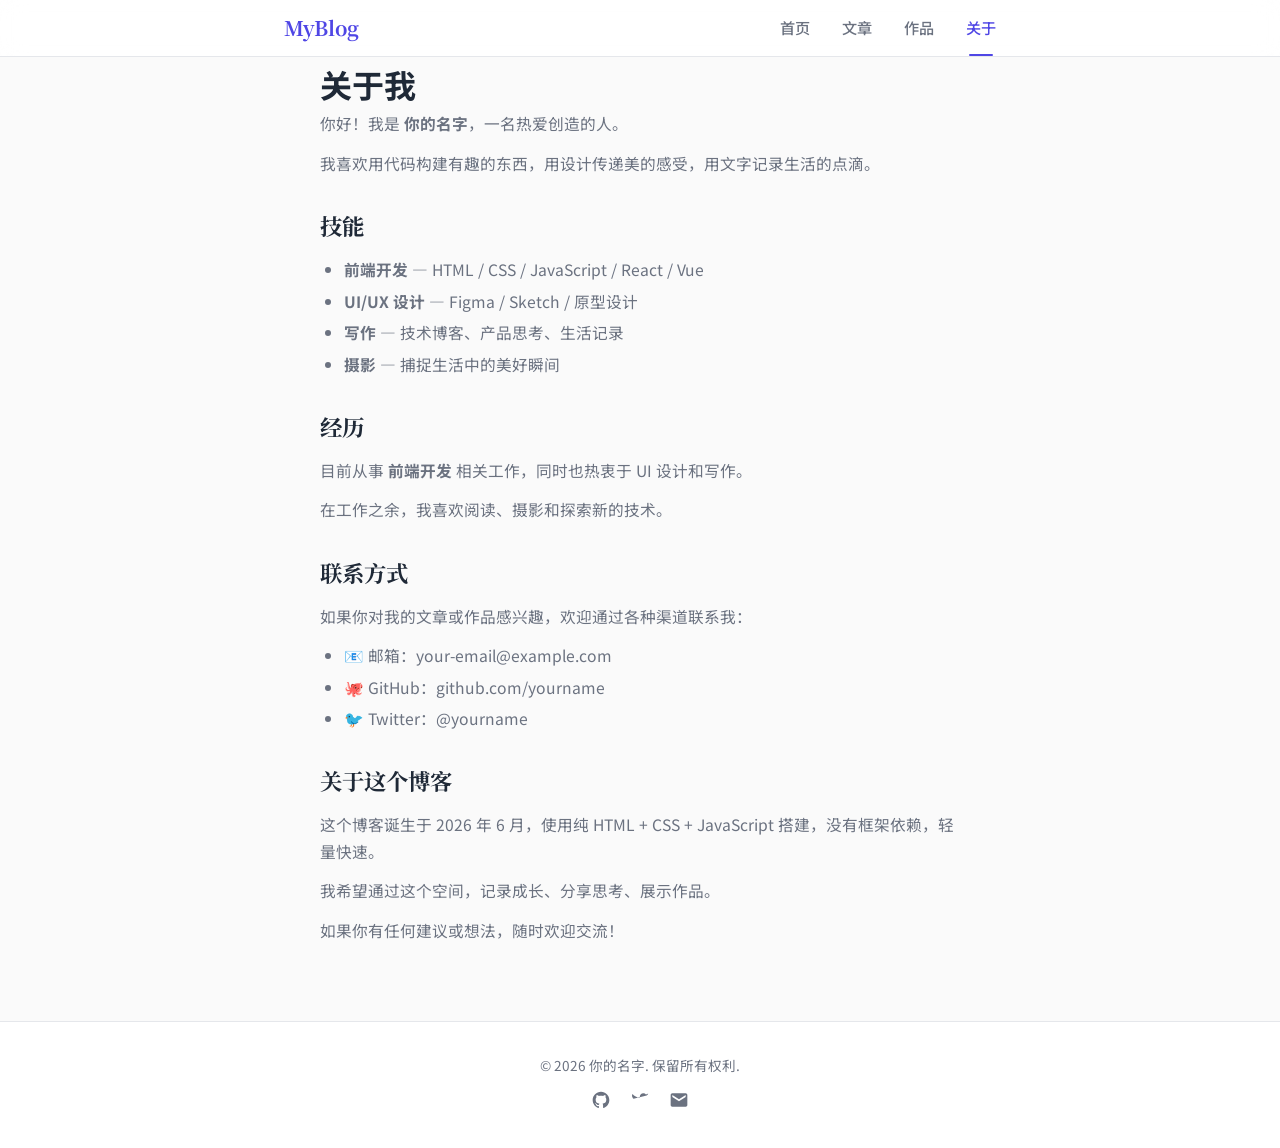
==== about.html @ 6a1bee16 "init: personal blog site" ====
<!DOCTYPE html>
<html lang="zh-CN">
<head>
<meta charset="UTF-8">
<meta name="viewport" content="width=device-width, initial-scale=1.0">
<title>关于 | MyBlog</title>
<link rel="stylesheet" href="css/style.css">
<link rel="preconnect" href="https://fonts.googleapis.com">
<link rel="preconnect" href="https://fonts.gstatic.com" crossorigin>
<link href="https://fonts.googleapis.com/css2?family=Noto+Sans+SC:wght@300;400;500;700&family=Noto+Serif+SC:wght@400;700&display=swap" rel="stylesheet">
</head>
<body>

<nav class="nav">
  <div class="container">
    <a href="index.html" class="logo">MyBlog</a>
    <button class="nav-toggle" aria-label="菜单">☰</button>
    <ul class="nav-links">
      <li><a href="index.html">首页</a></li>
      <li><a href="articles.html">文章</a></li>
      <li><a href="works.html">作品</a></li>
      <li><a href="about.html" class="active">关于</a></li>
    </ul>
  </div>
</nav>

<main class="main">
  <div class="container">
    <div class="about-content">
      <h1>关于我</h1>
      <p>你好！我是 <strong>你的名字</strong>，一名热爱创造的人。</p>
      <p>我喜欢用代码构建有趣的东西，用设计传递美的感受，用文字记录生活的点滴。</p>

      <h2>技能</h2>
      <ul>
        <li><strong>前端开发</strong> — HTML / CSS / JavaScript / React / Vue</li>
        <li><strong>UI/UX 设计</strong> — Figma / Sketch / 原型设计</li>
        <li><strong>写作</strong> — 技术博客、产品思考、生活记录</li>
        <li><strong>摄影</strong> — 捕捉生活中的美好瞬间</li>
      </ul>

      <h2>经历</h2>
      <p>目前从事 <strong>前端开发</strong> 相关工作，同时也热衷于 UI 设计和写作。</p>
      <p>在工作之余，我喜欢阅读、摄影和探索新的技术。</p>

      <h2>联系方式</h2>
      <p>如果你对我的文章或作品感兴趣，欢迎通过各种渠道联系我：</p>
      <ul>
        <li>📧 邮箱：your-email@example.com</li>
        <li>🐙 GitHub：github.com/yourname</li>
        <li>🐦 Twitter：@yourname</li>
      </ul>

      <h2>关于这个博客</h2>
      <p>这个博客诞生于 2026 年 6 月，使用纯 HTML + CSS + JavaScript 搭建，没有框架依赖，轻量快速。</p>
      <p>我希望通过这个空间，记录成长、分享思考、展示作品。</p>
      <p>如果你有任何建议或想法，随时欢迎交流！</p>
    </div>
  </div>
</main>

<footer class="footer">
  <div class="container">
    <p>&copy; 2026 你的名字. 保留所有权利.</p>
    <div class="social-links">
      <a href="#" aria-label="GitHub"><svg width="20" height="20" viewBox="0 0 24 24"><path fill="currentColor" d="M12 2C6.48 2 2 6.48 2 12c0 4.42 2.87 8.17 6.84 9.5.5.08.66-.23.66-.5v-1.69c-2.78.6-3.37-1.34-3.37-1.34-.45-1.16-1.11-1.47-1.11-1.47-.91-.62.07-.6.07-.6 1 .07 1.53 1.03 1.53 1.03.87 1.53 2.34 1.09 2.91.83.09-.65.35-1.09.63-1.34-2.22-.25-4.56-1.11-4.56-4.92 0-1.11.38-2 1.03-2.71-.1-.25-.45-1.29.1-2.64 0 0 .84-.27 2.75 1.02.79-.22 1.65-.33 2.5-.33s1.71.11 2.5.33c1.91-1.29 2.75-1.02 2.75-1.02.55 1.35.2 2.39.1 2.64.65.71 1.03 1.6 1.03 2.71 0 3.82-2.34 4.66-4.57 4.91.36.31.69.92.69 1.85V21c0 .27.16.59.67.5C19.14 20.16 22 16.42 22 12c0-5.52-4.48-10-10-10z"/></svg></a>
      <a href="#" aria-label="Twitter"><svg width="20" height="20" viewBox="0 0 24 24"><path fill="currentColor" d="M22.46 6c-.77.35-1.6.59-2.46.69.88-.53 1.56-1.37 1.88-2.38-.83.5-1.75.85-2.72 1.05C18.37 4.5 17.26 4 16 4c-2.35 0-4.27 1.92-4.27 4.29 0 .34.04.67.11.98C8.28 9.09 5.11 7.38 3 4.79c-.37.63-.58 1.37-.58 2.15 0 1.19.75 2.81 1.91 3.56-.71 0-1.37-.2-1.95v.03c0 2.08 1.48 3.82 3.44 4.22-.36.1-.75.16-1.16.16-.28 0-.54-.03-.79-.08.54 1.7 2.11 2.95 4 2.98C5.49 20.1 3.18 21 1 21c-.34 0-.67-.02-1-.05 1.9 1.22 4.26 2 6.84 2 8.22 0 12.58-6.8 12.58-12.58 0-.19 0-.38-.01-.57.85-.61 1.56-1.38 2.12-2.27z"/></svg></a>
      <a href="#" aria-label="Email"><svg width="20" height="20" viewBox="0 0 24 24"><path fill="currentColor" d="M20 4H4c-1.1 0-2 .9-2 2v12c0 1.1.9 2 2 2h16c1.1 0 2-.9 2-2V6c0-1.1-.9-2-2-2zm0 4.5l-8 5-8-5V6l8 5 8-5v2.5z"/></svg></a>
    </div>
  </div>
</footer>

<script>
const navToggle = document.querySelector('.nav-toggle');
if (navToggle) {
  navToggle.addEventListener('click', () => {
    document.querySelector('.nav-links').classList.toggle('active');
  });
}

document.querySelectorAll('.nav-links a').forEach(link => {
  link.addEventListener('click', () => {
    if (window.innerWidth <= 640) {
      document.querySelector('.nav-links').classList.remove('active');
    }
  });
});
</script>
</body>
</html>
---- css/style.css ----
/* Reset & Base */
*, *::before, *::after { box-sizing: border-box; margin: 0; padding: 0; }

:root {
  --color-bg: #fafafa;
  --color-surface: #ffffff;
  --color-text: #1f2937;
  --color-text-secondary: #6b7280;
  --color-primary: #4f46e5;
  --color-primary-light: #e0e7ff;
  --color-accent: #f59e0b;
  --color-border: #e5e7eb;
  --color-shadow: rgba(0, 0, 0, 0.04);
  --radius: 12px;
  --radius-lg: 16px;
  --transition: 0.2s ease;
  --font-body: 'Noto Sans SC', -apple-system, BlinkMacSystemFont, 'Segoe UI', Roboto, sans-serif;
  --font-heading: 'Noto Serif SC', 'Times New Roman', serif;
}

body {
  font-family: var(--font-body);
  background: var(--color-bg);
  color: var(--color-text);
  line-height: 1.7;
  -webkit-font-smoothing: antialiased;
}

.container {
  max-width: 760px;
  margin: 0 auto;
  padding: 0 1.2rem;
}

/* Navigation */
.nav {
  position: sticky;
  top: 0;
  z-index: 100;
  background: rgba(255, 255, 255, 0.85);
  backdrop-filter: blur(12px);
  border-bottom: 1px solid var(--color-border);
}

.nav > .container {
  display: flex;
  align-items: center;
  justify-content: space-between;
  height: 56px;
}

.logo {
  font-family: var(--font-heading);
  font-size: 1.25rem;
  font-weight: 700;
  color: var(--color-primary);
  text-decoration: none;
}

.nav-links {
  display: flex;
  list-style: none;
  gap: 2rem;
}

.nav-links a {
  color: var(--color-text-secondary);
  text-decoration: none;
  font-size: 0.95rem;
  font-weight: 500;
  transition: color var(--transition);
  position: relative;
}

.nav-links a:hover,
.nav-links a.active {
  color: var(--color-primary);
}

.nav-links a.active::after {
  content: '';
  position: absolute;
  bottom: -18px;
  left: 50%;
  transform: translateX(-50%);
  width: 24px;
  height: 2px;
  background: var(--color-primary);
  border-radius: 1px;
}

.nav-toggle {
  display: none;
  background: none;
  border: none;
  font-size: 1.5rem;
  cursor: pointer;
  padding: 0.25rem 0.75rem;
  color: var(--color-text);
}

/* Hero */
.hero {
  padding: 4rem 0 3rem;
  text-align: center;
}

.hero-avatar {
  width: 100px;
  height: 100px;
  border-radius: 50%;
  object-fit: cover;
  margin-bottom: 1.5rem;
  border: 3px solid var(--color-primary-light);
}

.hero h1 {
  font-family: var(--font-heading);
  font-size: 2rem;
  font-weight: 700;
  margin-bottom: 0.5rem;
}

.highlight {
  color: var(--color-primary);
}

.hero-subtitle {
  font-size: 1.05rem;
  color: var(--color-text-secondary);
  margin-bottom: 1.5rem;
}

.hero-tags {
  display: flex;
  justify-content: center;
  gap: 0.5rem;
  margin-bottom: 2rem;
  flex-wrap: wrap;
}

.tag {
  background: var(--color-primary-light);
  color: var(--color-primary);
  padding: 0.25rem 0.85rem;
  border-radius: 20px;
  font-size: 0.8rem;
  font-weight: 500;
}

.btn {
  display: inline-block;
  background: var(--color-primary);
  color: white;
  padding: 0.65rem 1.8rem;
  border-radius: 28px;
  text-decoration: none;
  font-size: 0.95rem;
  font-weight: 500;
  transition: transform var(--transition), box-shadow var(--transition);
  box-shadow: 0 2px 8px rgba(79, 70, 229, 0.25);
}

.btn:hover {
  transform: translateY(-1px);
  box-shadow: 0 4px 16px rgba(79, 70, 229, 0.35);
}

/* Main Content */
.main {
  padding-bottom: 4rem;
}

.section {
  margin-bottom: 3.5rem;
}

.section-header {
  display: flex;
  align-items: center;
  justify-content: space-between;
  margin-bottom: 1.2rem;
}

.section-header h2 {
  font-family: var(--font-heading);
  font-size: 1.35rem;
  font-weight: 700;
}

.section-more {
  font-size: 0.9rem;
  color: var(--color-primary);
  text-decoration: none;
  font-weight: 500;
}

.section-more:hover {
  text-decoration: underline;
}

/* Card Grid */
.card-grid {
  display: grid;
  grid-template-columns: 1fr;
  gap: 1rem;
}

.card {
  background: var(--color-surface);
  border: 1px solid var(--color-border);
  border-radius: var(--radius);
  padding: 1.4rem;
  text-decoration: none;
  color: inherit;
  transition: border-color var(--transition), box-shadow var(--transition), transform var(--transition);
  display: flex;
  flex-direction: column;
}

.card:hover {
  border-color: var(--color-primary);
  box-shadow: 0 4px 20px var(--color-shadow);
  transform: translateY(-2px);
}

.card .card-date {
  font-size: 0.78rem;
  color: var(--color-text-secondary);
  margin-bottom: 0.6rem;
}

.card .card-title {
  font-size: 1.1rem;
  font-weight: 700;
  margin-bottom: 0.5rem;
}

.card .card-desc {
  font-size: 0.92rem;
  color: var(--color-text-secondary);
  line-height: 1.6;
  flex: 1;
}

.card .card-tags {
  display: flex;
  gap: 0.4rem;
  margin-top: 0.8rem;
  flex-wrap: wrap;
}

.card .card-tags span {
  font-size: 0.72rem;
  background: var(--color-bg);
  color: var(--color-text-secondary);
  padding: 0.15rem 0.55rem;
  border-radius: 10px;
}

/* Work Card (image) */
.work-card {
  display: flex;
  flex-direction: column;
  text-decoration: none;
  color: inherit;
  border: 1px solid var(--color-border);
  border-radius: var(--radius);
  overflow: hidden;
  transition: border-color var(--transition), box-shadow var(--transition), transform var(--transition);
  background: var(--color-surface);
}

.work-card:hover {
  border-color: var(--color-primary);
  box-shadow: 0 4px 20px var(--color-shadow);
  transform: translateY(-2px);
}

.work-preview {
  aspect-ratio: 16 / 10;
  background: linear-gradient(135deg, #eef2ff, #e0e7ff);
  display: flex;
  align-items: center;
  justify-content: center;
  font-size: 0.85rem;
  color: var(--color-text-secondary);
  position: relative;
}

.work-preview img {
  width: 100%;
  height: 100%;
  object-fit: cover;
}

.work-info {
  padding: 1rem 1.2rem;
}

.work-info .card-title {
  font-size: 1rem;
  margin-bottom: 0.3rem;
}

.work-info .card-desc {
  font-size: 0.85rem;
  color: var(--color-text-secondary);
}

/* Page Header */
.page-header {
  padding: 2.5rem 0 2rem;
  text-align: center;
}

.page-header h1 {
  font-family: var(--font-heading);
  font-size: 2.2rem;
  font-weight: 700;
  margin-bottom: 0.5rem;
}

.page-header .page-desc {
  color: var(--color-text-secondary);
  font-size: 1rem;
}

/* Article List */
.article-list {
  display: grid;
  grid-template-columns: 1fr;
  gap: 0.8rem;
}

.article-item {
  display: flex;
  align-items: center;
  gap: 1rem;
  padding: 1rem 1.4rem;
  background: var(--color-surface);
  border: 1px solid var(--color-border);
  border-radius: var(--radius);
  text-decoration: none;
  color: inherit;
  transition: border-color var(--transition), box-shadow var(--transition), transform var(--transition);
}

.article-item:hover {
  border-color: var(--color-primary);
  box-shadow: 0 2px 12px var(--color-shadow);
  transform: translateY(-1px);
}

.article-item .article-date {
  font-size: 0.8rem;
  color: var(--color-text-secondary);
  flex-shrink: 0;
  width: 60px;
}

.article-item .article-title {
  font-weight: 600;
  font-size: 1rem;
}

.article-item .article-meta {
  font-size: 0.8rem;
  color: var(--color-text-secondary);
  margin-left: auto;
}

/* Work Grid */
.work-grid {
  display: grid;
  grid-template-columns: 1fr;
  gap: 1rem;
}

/* About Page */
.about-content {
  max-width: 640px;
  margin: 0 auto;
}

.about-content h2 {
  font-family: var(--font-heading);
  font-size: 1.4rem;
  margin: 1.8rem 0 0.8rem;
}

.about-content p {
  margin-bottom: 0.8rem;
  color: var(--color-text-secondary);
  font-size: 0.98rem;
}

.about-content ul {
  padding-left: 1.5rem;
  margin-bottom: 0.8rem;
}

.about-content li {
  color: var(--color-text-secondary);
  font-size: 0.98rem;
  margin-bottom: 0.3rem;
}

/* Post Page */
.post-page {
  max-width: 680px;
  margin: 0 auto;
  padding: 2rem 0 4rem;
}

.post-meta {
  display: flex;
  align-items: center;
  gap: 1rem;
  font-size: 0.85rem;
  color: var(--color-text-secondary);
  margin-bottom: 1.5rem;
  padding-bottom: 1rem;
  border-bottom: 1px solid var(--color-border);
}

.post-meta .post-tags {
  display: flex;
  gap: 0.4rem;
}

.post-meta .post-tags span {
  background: var(--color-primary-light);
  color: var(--color-primary);
  padding: 0.15rem 0.6rem;
  border-radius: 10px;
  font-size: 0.75rem;
}

.post-content h2 {
  font-family: var(--font-heading);
  font-size: 1.3rem;
  margin: 1.8rem 0 0.6rem;
}

.post-content h3 {
  font-size: 1.1rem;
  margin: 1.2rem 0 0.5rem;
}

.post-content p {
  margin-bottom: 0.8rem;
  color: var(--color-text-secondary);
  font-size: 0.98rem;
}

.post-content code {
  background: var(--color-bg);
  padding: 0.15rem 0.4rem;
  border-radius: 4px;
  font-size: 0.9em;
  color: var(--color-primary);
}

.post-content pre {
  background: #1f2937;
  color: #e5e7eb;
  padding: 1rem;
  border-radius: var(--radius);
  overflow-x: auto;
  margin: 0.8rem 0;
}

.post-content blockquote {
  border-left: 3px solid var(--color-primary);
  padding-left: 1rem;
  margin: 1rem 0;
  color: var(--color-text-secondary);
  font-style: italic;
}

.post-content img {
  max-width: 100%;
  border-radius: var(--radius);
  margin: 1rem 0;
}

/* Footer */
.footer {
  background: var(--color-surface);
  border-top: 1px solid var(--color-border);
  padding: 2rem 0;
  text-align: center;
  color: var(--color-text-secondary);
  font-size: 0.85rem;
}

.social-links {
  display: flex;
  justify-content: center;
  gap: 1.2rem;
  margin-top: 0.8rem;
}

.social-links a {
  color: var(--color-text-secondary);
  transition: color var(--transition);
}

.social-links a:hover {
  color: var(--color-primary);
}

/* Responsive */
@media (min-width: 640px) {
  .card-grid {
    grid-template-columns: repeat(2, 1fr);
  }
  .work-grid {
    grid-template-columns: repeat(2, 1fr);
  }
}

@media (min-width: 768px) {
  .container { padding: 0 1.5rem; }
  .hero { padding: 5rem 0 3.5rem; }
  .hero h1 { font-size: 2.5rem; }
  .hero-avatar { width: 120px; height: 120px; }
  .work-grid {
    grid-template-columns: repeat(3, 1fr);
  }
}

@media (max-width: 640px) {
  .nav-links {
    display: none;
    position: absolute;
    top: 100%;
    left: 0;
    right: 0;
    background: var(--color-surface);
    border-bottom: 1px solid var(--color-border);
    padding: 0.8rem 1.2rem;
    flex-direction: column;
    gap: 0;
  }
  .nav-links.active { display: flex; }
  .nav-links li { padding: 0.6rem 0; border-bottom: 1px solid var(--color-border); }
  .nav-links li:last-child { border-bottom: none; }
  .nav-links a.active::after { display: none; }
  .nav-toggle { display: block; }
}
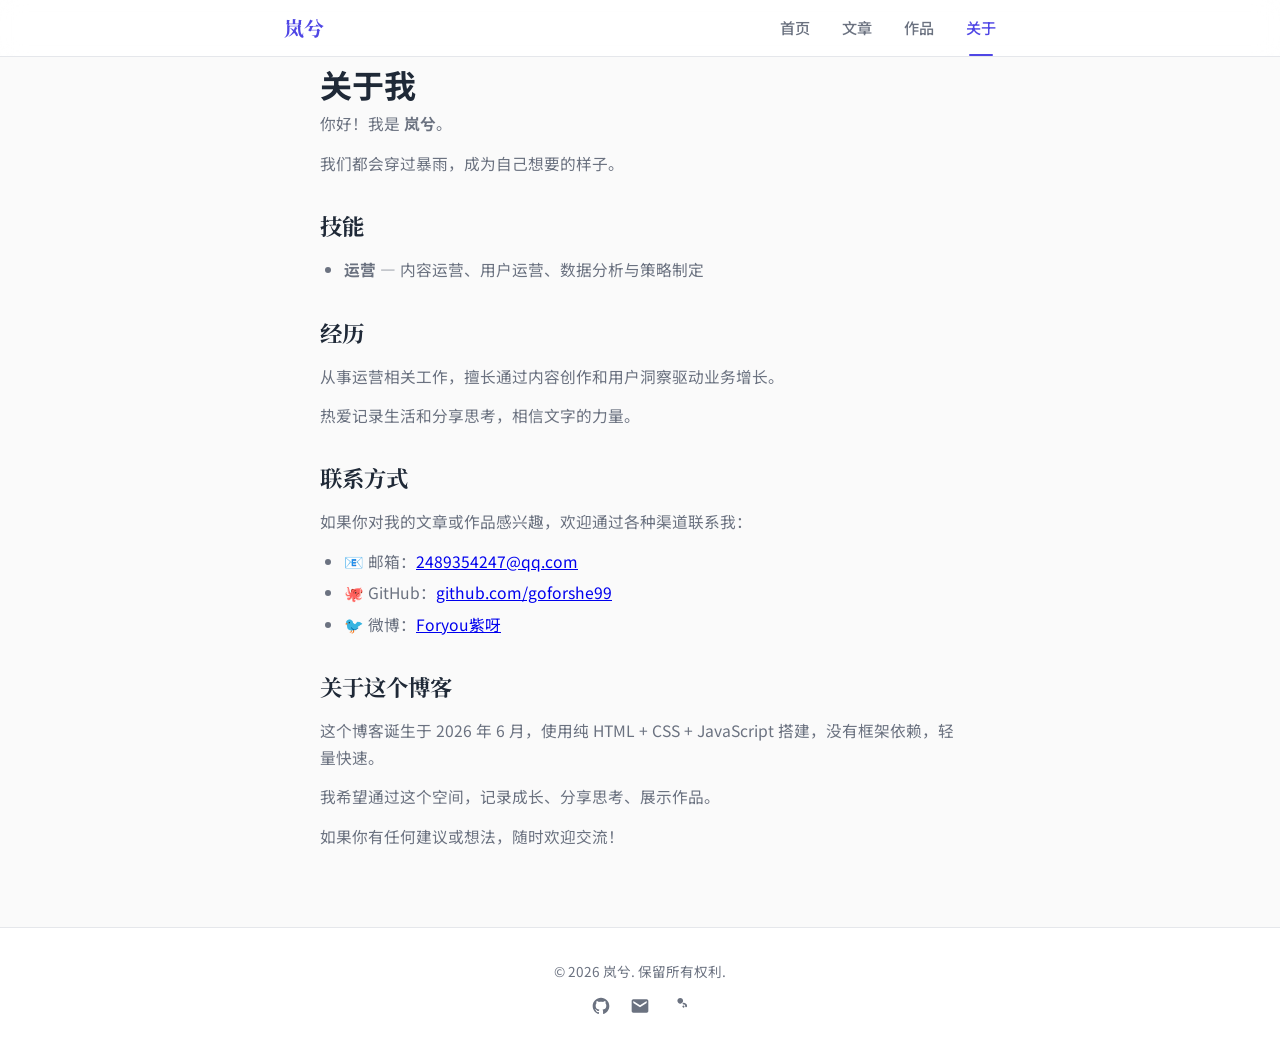
==== commit 7fcb1419: "update: personalize blog - name, bio, skills, social links" ====
--- a/about.html
+++ b/about.html
@@ -3,7 +3,7 @@
 <head>
 <meta charset="UTF-8">
 <meta name="viewport" content="width=device-width, initial-scale=1.0">
-<title>关于 | MyBlog</title>
+<title>关于我 | 岚兮</title>
 <link rel="stylesheet" href="css/style.css">
 <link rel="preconnect" href="https://fonts.googleapis.com">
 <link rel="preconnect" href="https://fonts.gstatic.com" crossorigin>
@@ -13,7 +13,7 @@
 
 <nav class="nav">
   <div class="container">
-    <a href="index.html" class="logo">MyBlog</a>
+    <a href="index.html" class="logo">岚兮</a>
     <button class="nav-toggle" aria-label="菜单">☰</button>
     <ul class="nav-links">
       <li><a href="index.html">首页</a></li>
@@ -28,27 +28,24 @@
   <div class="container">
     <div class="about-content">
       <h1>关于我</h1>
-      <p>你好！我是 <strong>你的名字</strong>，一名热爱创造的人。</p>
-      <p>我喜欢用代码构建有趣的东西，用设计传递美的感受，用文字记录生活的点滴。</p>
+      <p>你好！我是 <strong>岚兮</strong>。</p>
+      <p>我们都会穿过暴雨，成为自己想要的样子。</p>
 
       <h2>技能</h2>
       <ul>
-        <li><strong>前端开发</strong> — HTML / CSS / JavaScript / React / Vue</li>
-        <li><strong>UI/UX 设计</strong> — Figma / Sketch / 原型设计</li>
-        <li><strong>写作</strong> — 技术博客、产品思考、生活记录</li>
-        <li><strong>摄影</strong> — 捕捉生活中的美好瞬间</li>
+        <li><strong>运营</strong> — 内容运营、用户运营、数据分析与策略制定</li>
       </ul>
 
       <h2>经历</h2>
-      <p>目前从事 <strong>前端开发</strong> 相关工作，同时也热衷于 UI 设计和写作。</p>
-      <p>在工作之余，我喜欢阅读、摄影和探索新的技术。</p>
+      <p>从事运营相关工作，擅长通过内容创作和用户洞察驱动业务增长。</p>
+      <p>热爱记录生活和分享思考，相信文字的力量。</p>
 
       <h2>联系方式</h2>
       <p>如果你对我的文章或作品感兴趣，欢迎通过各种渠道联系我：</p>
       <ul>
-        <li>📧 邮箱：your-email@example.com</li>
-        <li>🐙 GitHub：github.com/yourname</li>
-        <li>🐦 Twitter：@yourname</li>
+        <li>📧 邮箱：<a href="mailto:2489354247@qq.com">2489354247@qq.com</a></li>
+        <li>🐙 GitHub：<a href="https://github.com/goforshe99" target="_blank">github.com/goforshe99</a></li>
+        <li>🐦 微博：<a href="https://weibo.com/u/7899324747" target="_blank">Foryou紫呀</a></li>
       </ul>
 
       <h2>关于这个博客</h2>
@@ -61,11 +58,11 @@
 
 <footer class="footer">
   <div class="container">
-    <p>&copy; 2026 你的名字. 保留所有权利.</p>
+    <p>&copy; 2026 岚兮. 保留所有权利.</p>
     <div class="social-links">
-      <a href="#" aria-label="GitHub"><svg width="20" height="20" viewBox="0 0 24 24"><path fill="currentColor" d="M12 2C6.48 2 2 6.48 2 12c0 4.42 2.87 8.17 6.84 9.5.5.08.66-.23.66-.5v-1.69c-2.78.6-3.37-1.34-3.37-1.34-.45-1.16-1.11-1.47-1.11-1.47-.91-.62.07-.6.07-.6 1 .07 1.53 1.03 1.53 1.03.87 1.53 2.34 1.09 2.91.83.09-.65.35-1.09.63-1.34-2.22-.25-4.56-1.11-4.56-4.92 0-1.11.38-2 1.03-2.71-.1-.25-.45-1.29.1-2.64 0 0 .84-.27 2.75 1.02.79-.22 1.65-.33 2.5-.33s1.71.11 2.5.33c1.91-1.29 2.75-1.02 2.75-1.02.55 1.35.2 2.39.1 2.64.65.71 1.03 1.6 1.03 2.71 0 3.82-2.34 4.66-4.57 4.91.36.31.69.92.69 1.85V21c0 .27.16.59.67.5C19.14 20.16 22 16.42 22 12c0-5.52-4.48-10-10-10z"/></svg></a>
-      <a href="#" aria-label="Twitter"><svg width="20" height="20" viewBox="0 0 24 24"><path fill="currentColor" d="M22.46 6c-.77.35-1.6.59-2.46.69.88-.53 1.56-1.37 1.88-2.38-.83.5-1.75.85-2.72 1.05C18.37 4.5 17.26 4 16 4c-2.35 0-4.27 1.92-4.27 4.29 0 .34.04.67.11.98C8.28 9.09 5.11 7.38 3 4.79c-.37.63-.58 1.37-.58 2.15 0 1.19.75 2.81 1.91 3.56-.71 0-1.37-.2-1.95v.03c0 2.08 1.48 3.82 3.44 4.22-.36.1-.75.16-1.16.16-.28 0-.54-.03-.79-.08.54 1.7 2.11 2.95 4 2.98C5.49 20.1 3.18 21 1 21c-.34 0-.67-.02-1-.05 1.9 1.22 4.26 2 6.84 2 8.22 0 12.58-6.8 12.58-12.58 0-.19 0-.38-.01-.57.85-.61 1.56-1.38 2.12-2.27z"/></svg></a>
-      <a href="#" aria-label="Email"><svg width="20" height="20" viewBox="0 0 24 24"><path fill="currentColor" d="M20 4H4c-1.1 0-2 .9-2 2v12c0 1.1.9 2 2 2h16c1.1 0 2-.9 2-2V6c0-1.1-.9-2-2-2zm0 4.5l-8 5-8-5V6l8 5 8-5v2.5z"/></svg></a>
+      <a href="https://github.com/goforshe99" aria-label="GitHub" target="_blank"><svg width="20" height="20" viewBox="0 0 24 24"><path fill="currentColor" d="M12 2C6.48 2 2 6.48 2 12c0 4.42 2.87 8.17 6.84 9.5.5.08.66-.23.66-.5v-1.69c-2.78.6-3.37-1.34-3.37-1.34-.45-1.16-1.11-1.47-1.11-1.47-.91-.62.07-.6.07-.6 1 .07 1.53 1.03 1.53 1.03.87 1.53 2.34 1.09 2.91.83.09-.65.35-1.09.63-1.34-2.22-.25-4.56-1.11-4.56-4.92 0-1.11.38-2 1.03-2.71-.1-.25-.45-1.29.1-2.64 0 0 .84-.27 2.75 1.02.79-.22 1.65-.33 2.5-.33s1.71.11 2.5.33c1.91-1.29 2.75-1.02 2.75-1.02.55 1.35.2 2.39.1 2.64.65.71 1.03 1.6 1.03 2.71 0 3.82-2.34 4.66-4.57 4.91.36.31.69.92.69 1.85V21c0 .27.16.59.67.5C19.14 20.16 22 16.42 22 12c0-5.52-4.48-10-10-10z"/></svg></a>
+      <a href="mailto:2489354247@qq.com" aria-label="Email"><svg width="20" height="20" viewBox="0 0 24 24"><path fill="currentColor" d="M20 4H4c-1.1 0-2 .9-2 2v12c0 1.1.9 2 2 2h16c1.1 0 2-.9 2-2V6c0-1.1-.9-2-2-2zm0 4.5l-8 5-8-5V6l8 5 8-5v2.5z"/></svg></a>
+      <a href="https://weibo.com/u/7899324747" aria-label="微博" target="_blank"><svg width="20" height="20" viewBox="0 0 24 24"><path fill="currentColor" d="M17.525 11.294c-.688-.113-1.305.398-1.416 1.131-.113.733.333 1.421 1.021 1.534.687.11 1.305-.398 1.416-1.132.112-.732-.334-1.42-1.021-1.533zm2.431-2.425c-.58-.578-1.368-.855-2.189-.855-.184 0-.368.018-.55.053-.619.121-1.024.724-.902 1.346.121.621.719 1.027 1.339.906.091-.018.185-.026.279-.026.401 0 .768.165 1.039.437.27.272.434.642.434 1.046 0 .095-.01.188-.027.279-.121.622.284 1.225.903 1.346.619.121 1.223-.284 1.345-.906.035-.184.053-.369.053-.553 0-.828-.276-1.621-.808-2.268-.531-.645-1.256-1.082-2.073-1.259zm-5.655.284c-.27.053-.54.081-.808.081-1.89 0-3.422-1.533-3.422-3.422 0-1.89 1.532-3.422 3.422-3.422 1.889 0 3.421 1.532 3.421 3.422 0 1.306-.745 2.439-1.826 3.034-.184.101-.386.183-.599.241-.121.033-.245.055-.368.066z"/></svg></a>
     </div>
   </div>
 </footer>
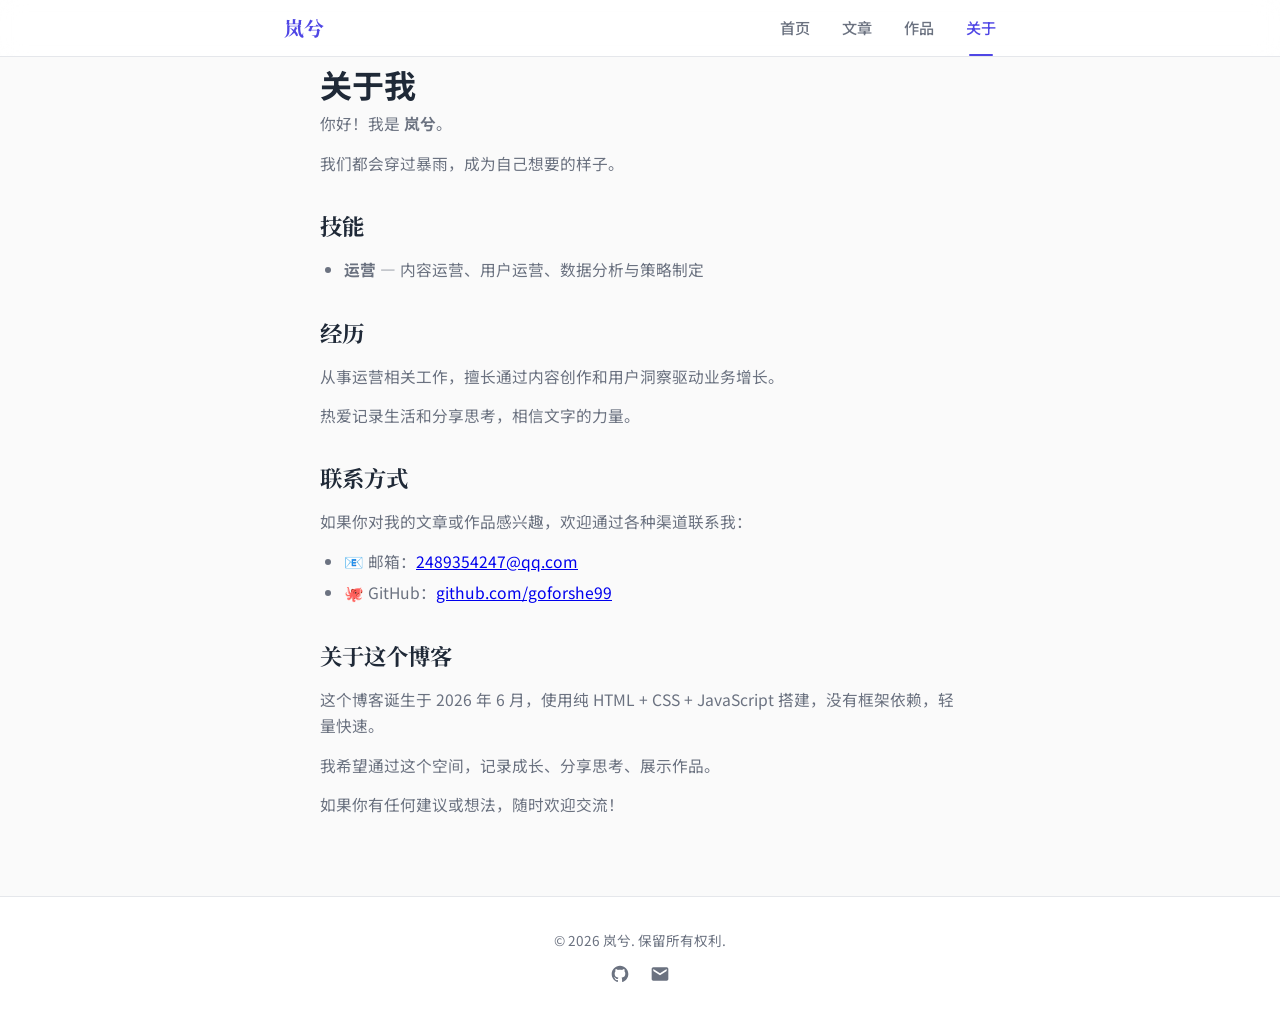
==== commit 3c78cbca: "remove: weibo social link from all pages" ====
--- a/about.html
+++ b/about.html
@@ -45,7 +45,6 @@
       <ul>
         <li>📧 邮箱：<a href="mailto:2489354247@qq.com">2489354247@qq.com</a></li>
         <li>🐙 GitHub：<a href="https://github.com/goforshe99" target="_blank">github.com/goforshe99</a></li>
-        <li>🐦 微博：<a href="https://weibo.com/u/7899324747" target="_blank">Foryou紫呀</a></li>
       </ul>
 
       <h2>关于这个博客</h2>
@@ -62,7 +61,6 @@
     <div class="social-links">
       <a href="https://github.com/goforshe99" aria-label="GitHub" target="_blank"><svg width="20" height="20" viewBox="0 0 24 24"><path fill="currentColor" d="M12 2C6.48 2 2 6.48 2 12c0 4.42 2.87 8.17 6.84 9.5.5.08.66-.23.66-.5v-1.69c-2.78.6-3.37-1.34-3.37-1.34-.45-1.16-1.11-1.47-1.11-1.47-.91-.62.07-.6.07-.6 1 .07 1.53 1.03 1.53 1.03.87 1.53 2.34 1.09 2.91.83.09-.65.35-1.09.63-1.34-2.22-.25-4.56-1.11-4.56-4.92 0-1.11.38-2 1.03-2.71-.1-.25-.45-1.29.1-2.64 0 0 .84-.27 2.75 1.02.79-.22 1.65-.33 2.5-.33s1.71.11 2.5.33c1.91-1.29 2.75-1.02 2.75-1.02.55 1.35.2 2.39.1 2.64.65.71 1.03 1.6 1.03 2.71 0 3.82-2.34 4.66-4.57 4.91.36.31.69.92.69 1.85V21c0 .27.16.59.67.5C19.14 20.16 22 16.42 22 12c0-5.52-4.48-10-10-10z"/></svg></a>
       <a href="mailto:2489354247@qq.com" aria-label="Email"><svg width="20" height="20" viewBox="0 0 24 24"><path fill="currentColor" d="M20 4H4c-1.1 0-2 .9-2 2v12c0 1.1.9 2 2 2h16c1.1 0 2-.9 2-2V6c0-1.1-.9-2-2-2zm0 4.5l-8 5-8-5V6l8 5 8-5v2.5z"/></svg></a>
-      <a href="https://weibo.com/u/7899324747" aria-label="微博" target="_blank"><svg width="20" height="20" viewBox="0 0 24 24"><path fill="currentColor" d="M17.525 11.294c-.688-.113-1.305.398-1.416 1.131-.113.733.333 1.421 1.021 1.534.687.11 1.305-.398 1.416-1.132.112-.732-.334-1.42-1.021-1.533zm2.431-2.425c-.58-.578-1.368-.855-2.189-.855-.184 0-.368.018-.55.053-.619.121-1.024.724-.902 1.346.121.621.719 1.027 1.339.906.091-.018.185-.026.279-.026.401 0 .768.165 1.039.437.27.272.434.642.434 1.046 0 .095-.01.188-.027.279-.121.622.284 1.225.903 1.346.619.121 1.223-.284 1.345-.906.035-.184.053-.369.053-.553 0-.828-.276-1.621-.808-2.268-.531-.645-1.256-1.082-2.073-1.259zm-5.655.284c-.27.053-.54.081-.808.081-1.89 0-3.422-1.533-3.422-3.422 0-1.89 1.532-3.422 3.422-3.422 1.889 0 3.421 1.532 3.421 3.422 0 1.306-.745 2.439-1.826 3.034-.184.101-.386.183-.599.241-.121.033-.245.055-.368.066z"/></svg></a>
     </div>
   </div>
 </footer>
